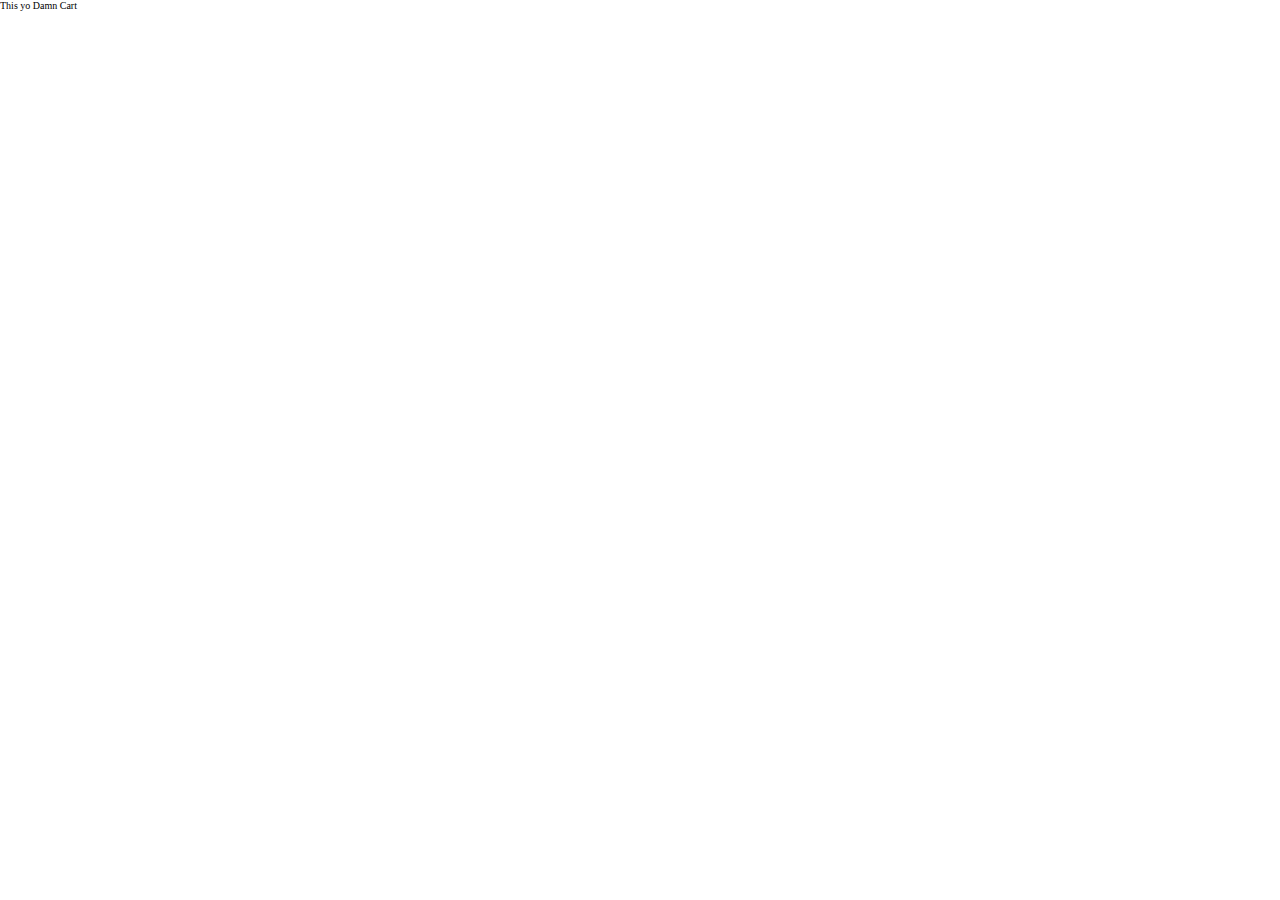
==== cart.html @ 8c2a0f1f "I always forget to commit man" ====
<!DOCTYPE html>
<html lang="en">
  <head>
    <meta charset="UTF-8" />
    <meta http-equiv="X-UA-Compatible" content="IE=edge" />
    <meta name="viewport" content="width=device-width, initial-scale=1.0" />
    <link rel="stylesheet" href="./sass/style.css" />
    <title>Cart</title>
  </head>
  <body>
    <?php require("./php/nav.php"); ?>
    <p>This yo Damn Cart</p>
  </body>
</html>
---- sass/style.css ----
@import url("https://fonts.googleapis.com/css2?family=Poppins:ital,wght@0,600;1,400&family=Roboto&display=swap");
* {
  margin: 0;
  padding: 0;
  -webkit-box-sizing: border-box;
          box-sizing: border-box;
}

html {
  font-size: 62.5%;
}

a {
  color: black;
  text-decoration: none;
}

.nav {
  display: -webkit-box;
  display: -ms-flexbox;
  display: flex;
  -webkit-box-pack: justify;
      -ms-flex-pack: justify;
          justify-content: space-between;
  -webkit-box-align: center;
      -ms-flex-align: center;
          align-items: center;
  font-size: clamp(1.4rem, 1.4vw, 4rem);
  padding: 1em 2em;
  font-family: 'Roboto', sans-serif;
  border-bottom: 0.4rem solid #ff5757;
}

.nav__logo {
  width: 16rem;
  height: auto;
}

.nav__links {
  list-style: none;
  display: -webkit-box;
  display: -ms-flexbox;
  display: flex;
}

.nav__link {
  cursor: pointer;
  -webkit-transition: color 200ms ease-in-out;
  transition: color 200ms ease-in-out;
}

.nav__link a {
  color: black;
  text-decoration: none;
}

.nav__link:hover {
  color: #ff5757;
}

.nav__link:nth-child(2) {
  margin: 0em 2em;
}

.header {
  margin: 0 auto;
  display: -webkit-box;
  display: -ms-flexbox;
  display: flex;
  -webkit-box-pack: center;
      -ms-flex-pack: center;
          justify-content: center;
  background-size: 80%;
  background-image: url(../img/headerbg.png);
  background-attachment: fixed;
  background-repeat: repeat;
  border-bottom: 0.4rem solid #ff5757;
}

.header__img {
  width: 50rem;
  height: auto;
  margin: 10rem 0rem;
  -webkit-filter: drop-shadow(2px 2px 1px orangered);
          filter: drop-shadow(2px 2px 1px orangered);
}

.pizza {
  display: -webkit-box;
  display: -ms-flexbox;
  display: flex;
  -webkit-box-align: center;
      -ms-flex-align: center;
          align-items: center;
  padding: 2rem;
}

.pizza__title {
  font-size: 3.6rem;
  font-family: 'Poppins', sans-serif;
  display: -webkit-box;
  display: -ms-flexbox;
  display: flex;
  -webkit-box-orient: vertical;
  -webkit-box-direction: normal;
      -ms-flex-direction: column;
          flex-direction: column;
}

.pizza__title__description {
  font-size: 1.4rem;
  color: #999999;
}

.pizza__items {
  padding: 4rem 2rem;
  display: -ms-grid;
  display: grid;
  -ms-grid-columns: auto auto auto;
      grid-template-columns: auto auto auto;
  gap: 4rem;
}

.pizza__item {
  font-family: 'Poppins', sans-serif;
  width: 30rem;
  height: auto;
  border-radius: 1rem;
  overflow: hidden;
  -webkit-box-shadow: 0px 0px 5px #999999;
          box-shadow: 0px 0px 5px #999999;
  -webkit-transition: -webkit-box-shadow 200ms ease-in-out;
  transition: -webkit-box-shadow 200ms ease-in-out;
  transition: box-shadow 200ms ease-in-out;
  transition: box-shadow 200ms ease-in-out, -webkit-box-shadow 200ms ease-in-out;
}

.pizza__item:hover {
  -webkit-box-shadow: 0px 0px 20px #999999;
          box-shadow: 0px 0px 20px #999999;
}

.pizza__image {
  width: 100%;
  height: auto;
}

.pizza__description {
  padding: 1rem 2rem;
}

.pizza__name {
  font-size: 1.6rem;
  margin-bottom: 1rem;
  display: -webkit-box;
  display: -ms-flexbox;
  display: flex;
  -webkit-box-orient: vertical;
  -webkit-box-direction: normal;
      -ms-flex-direction: column;
          flex-direction: column;
}

.pizza__name span {
  font-size: 0.6em;
  color: #999999;
}

.pizza__price {
  display: -webkit-box;
  display: -ms-flexbox;
  display: flex;
  -webkit-box-pack: justify;
      -ms-flex-pack: justify;
          justify-content: space-between;
  -webkit-box-align: center;
      -ms-flex-align: center;
          align-items: center;
  font-size: 0.5em;
}

.pizza .addToCartBtn {
  background-color: white;
  padding: 0.6rem 1rem;
  border-radius: 1rem;
  cursor: pointer;
  letter-spacing: 0.1rem;
  border: 0.2rem solid #ff5757;
}

.pizza .addToCartBtn:hover {
  background-color: #ff5757;
  color: white;
}

.popup {
  position: fixed;
  top: 85%;
  left: 50%;
  -webkit-transform: translate(-50%, -50%);
          transform: translate(-50%, -50%);
  font-size: 2rem;
  border: 2ps solid red;
  font-family: 'poppins', sans-serif;
  background-color: #ff5757;
  padding: 1rem 2rem;
  border-radius: 1.2rem;
  color: white;
  display: block;
}

.hidden {
  display: none;
}

/* 
font-family: 'Poppins', sans-serif;
font-family: 'Roboto', sans-serif;
*/
.credentials__body {
  display: -webkit-box;
  display: -ms-flexbox;
  display: flex;
  -webkit-box-pack: center;
      -ms-flex-pack: center;
          justify-content: center;
  -webkit-box-align: center;
      -ms-flex-align: center;
          align-items: center;
  width: 100%;
  padding: 2rem;
  min-height: 100vh;
  overflow: hidden;
  background-image: radial-gradient(circle, #ff5757, #ff6161, #ff6b6a, #ff7474, #fe7d7d);
}

.credentials__container {
  display: -webkit-box;
  display: -ms-flexbox;
  display: flex;
  -webkit-box-align: stretch;
      -ms-flex-align: stretch;
          align-items: stretch;
  border-radius: 1.4rem;
  overflow: hidden;
  background-color: white;
  -webkit-box-shadow: 0rem 0rem 1.8rem rgba(0, 0, 0, 0.2);
          box-shadow: 0rem 0rem 1.8rem rgba(0, 0, 0, 0.2);
}

.credentials__container .left {
  display: -webkit-box;
  display: -ms-flexbox;
  display: flex;
  -webkit-box-pack: center;
      -ms-flex-pack: center;
          justify-content: center;
  -webkit-box-align: center;
      -ms-flex-align: center;
          align-items: center;
  padding: 20rem 5rem;
  background-image: url(../img/headerbg.png);
  background-size: 80%;
}

.credentials__container .left .logo {
  width: 38rem;
  height: auto;
}

.credentials__container .right {
  padding: 5rem;
  display: -webkit-box;
  display: -ms-flexbox;
  display: flex;
  -webkit-box-orient: vertical;
  -webkit-box-direction: normal;
      -ms-flex-direction: column;
          flex-direction: column;
  -webkit-box-pack: center;
      -ms-flex-pack: center;
          justify-content: center;
  -webkit-box-align: center;
      -ms-flex-align: center;
          align-items: center;
}

.credentials__container .right .login {
  display: -webkit-box;
  display: -ms-flexbox;
  display: flex;
  -webkit-box-orient: vertical;
  -webkit-box-direction: normal;
      -ms-flex-direction: column;
          flex-direction: column;
  -webkit-box-pack: center;
      -ms-flex-pack: center;
          justify-content: center;
  -webkit-box-align: center;
      -ms-flex-align: center;
          align-items: center;
  -webkit-box-flex: 2;
      -ms-flex: 2;
          flex: 2;
}

.credentials__container .right .login .input {
  font-family: 'Poppins', sans-serif;
  font-size: 1.8rem;
  letter-spacing: 0.2rem;
  width: 30rem;
  height: 4rem;
  margin-bottom: 4rem;
  border: none;
  border-bottom: 0.3rem solid white;
  -webkit-transition: border 300ms ease-in-out;
  transition: border 300ms ease-in-out;
}

.credentials__container .right .login .input:focus {
  outline: none;
  border-bottom: 0.3rem solid #ff5757;
}

.credentials__container .right .loginBtn {
  background-color: white;
  padding: 0.6rem 2rem;
  border: 0.2rem solid #ff5757;
  width: -webkit-fit-content;
  width: -moz-fit-content;
  width: fit-content;
  font-family: 'Roboto', sans-serif;
  font-size: 2rem;
  letter-spacing: 0.2rem;
  color: #ff5757;
  cursor: pointer;
}

.credentials__container .right .loginBtn:hover {
  background-color: #ff5757;
  color: white;
}

.credentials__container .right .formSwitch button {
  font-size: 1.4rem;
  border: none;
  background: none;
  color: #ff5757;
  border-bottom: 0.2rem solid white;
  cursor: pointer;
}

.credentials__container .right .formSwitch button:hover {
  border-bottom: 0.2rem solid #ff5757;
}

@media screen and (max-width: 728px) {
  .credentials__body {
    overflow: scroll;
  }
  .credentials__container {
    -webkit-box-orient: vertical;
    -webkit-box-direction: normal;
        -ms-flex-direction: column;
            flex-direction: column;
  }
  .credentials__container .left {
    padding: 3rem 2rem;
  }
  .credentials__container .left .logo {
    width: 22rem;
    height: auto;
  }
  .credentials__container .right {
    padding: 4rem 4rem;
  }
  .credentials__container .right .login .input {
    width: 18rem;
  }
  .credentials__container .right .loginBtn {
    font-size: 1.4rem;
    padding: 0.6rem 1rem;
  }
  .formSwitch {
    margin-top: 4rem;
  }
}
/*# sourceMappingURL=style.css.map */
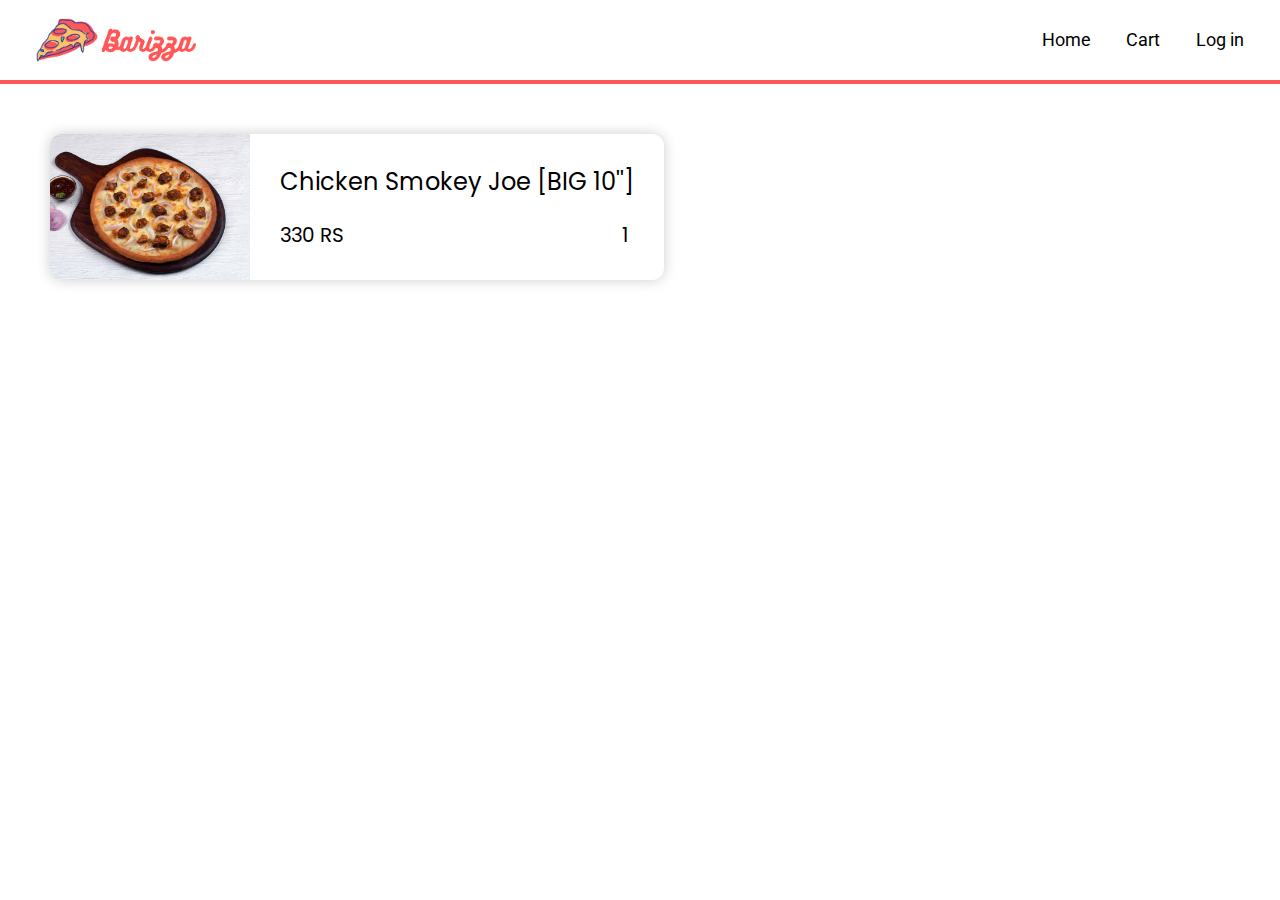
==== commit 18eb4528: "save me" ====
--- a/cart.html
+++ b/cart.html
@@ -8,7 +8,38 @@
     <title>Cart</title>
   </head>
   <body>
-    <?php require("./php/nav.php"); ?>
-    <p>This yo Damn Cart</p>
+    <nav class="nav">
+      <img class="nav__logo" src="./img/logo.png" alt="logo" />
+
+      <ul class="nav__links">
+        <a class="nav__link">Home</a>
+        <a class="nav__link" href="./cart.php">Cart</a>
+        <a class="nav__link" href="./login.html">Log in</a>
+      </ul>
+    </nav>
+
+    <main class="cart__container">
+      <section class="left">
+        <div class="item">
+          <img
+            class="item__img"
+            src="./img/Pizzas/big10/chikenSmokeyJoe.jfif"
+            alt="/"
+          />
+          <div class="item__details">
+            <p class="item__name">Chicken Smokey Joe [BIG 10'']</p>
+            <div class="item__price--container">
+              <span class="item__price">330 </span> RS
+              <div class="item__quantity">
+                <img src="" alt="" class="left--arrow" />
+                <span class="quantity">1</span>
+                <img src="" alt="" class="right--arrow" />
+              </div>
+            </div>
+          </div>
+        </div>
+      </section>
+      <section class="right"></section>
+    </main>
   </body>
 </html>
--- a/sass/style.css
+++ b/sass/style.css
@@ -385,4 +385,68 @@
     margin-top: 4rem;
   }
 }
+
+.cart__container {
+  width: 100%;
+}
+
+.cart__container .left {
+  display: -ms-grid;
+  display: grid;
+  -ms-grid-columns: auto;
+      grid-template-columns: auto;
+  padding: 5rem;
+}
+
+.item {
+  display: -webkit-box;
+  display: -ms-flexbox;
+  display: flex;
+  width: -webkit-fit-content;
+  width: -moz-fit-content;
+  width: fit-content;
+  border-radius: 1.2rem;
+  font-family: 'Poppins', sans-serif;
+  overflow: hidden;
+  -webkit-box-shadow: 0rem 0rem 1.4rem rgba(0, 0, 0, 0.2);
+          box-shadow: 0rem 0rem 1.4rem rgba(0, 0, 0, 0.2);
+}
+
+.item__details {
+  padding: 3rem;
+  display: -webkit-box;
+  display: -ms-flexbox;
+  display: flex;
+  -webkit-box-orient: vertical;
+  -webkit-box-direction: normal;
+      -ms-flex-direction: column;
+          flex-direction: column;
+  -webkit-box-pack: justify;
+      -ms-flex-pack: justify;
+          justify-content: space-between;
+}
+
+.item__img {
+  width: 20rem;
+  height: auto;
+}
+
+.item__name {
+  font-size: 2.4rem;
+}
+
+.item__price--container {
+  font-size: 2rem;
+  display: -webkit-box;
+  display: -ms-flexbox;
+  display: flex;
+}
+
+.item__price {
+  margin-right: 0.6rem;
+}
+
+.item__quantity {
+  margin-left: auto;
+}
 /*# sourceMappingURL=style.css.map */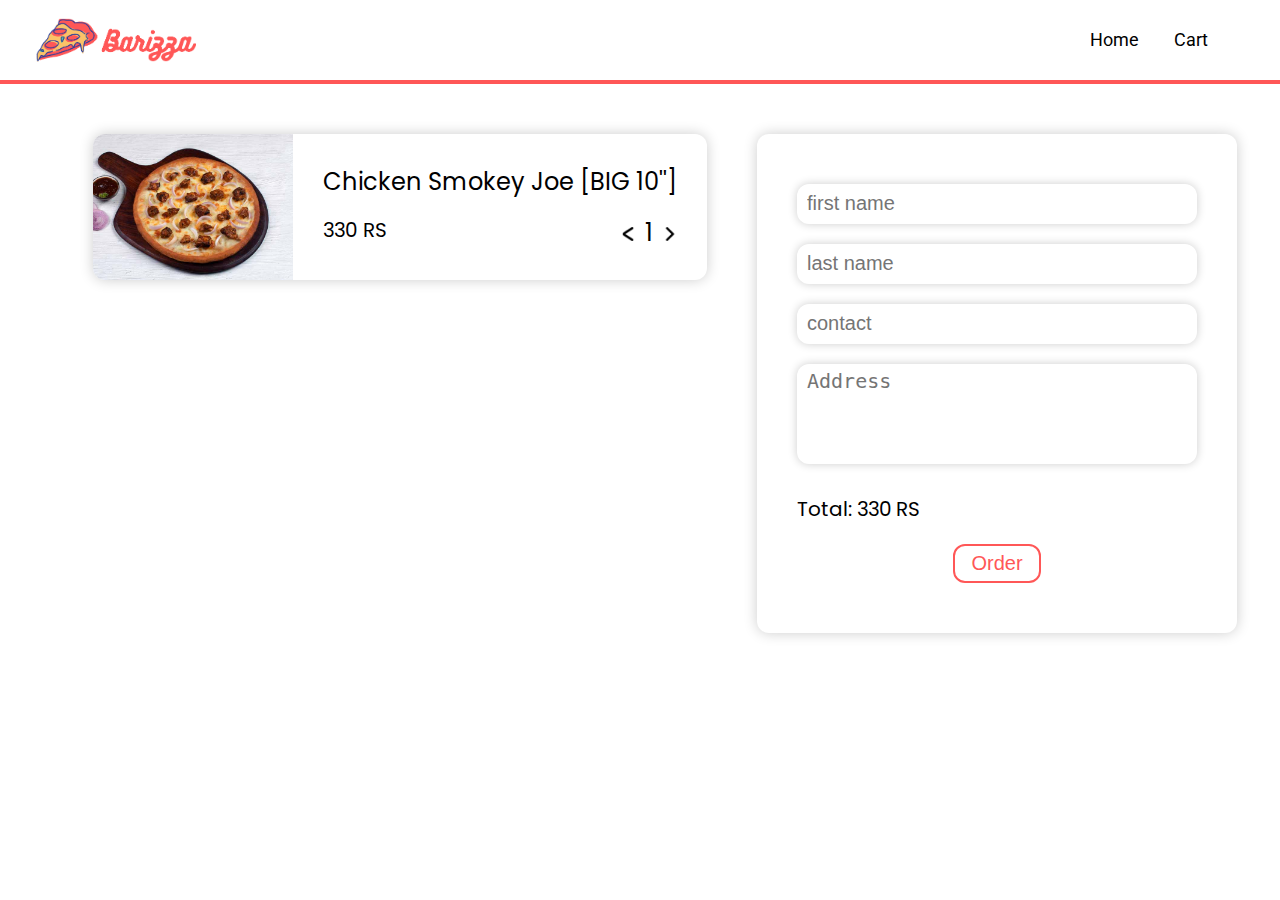
==== commit a917ea6c: "more stuff done" ====
--- a/cart.html
+++ b/cart.html
@@ -12,9 +12,8 @@
       <img class="nav__logo" src="./img/logo.png" alt="logo" />
 
       <ul class="nav__links">
-        <a class="nav__link">Home</a>
-        <a class="nav__link" href="./cart.php">Cart</a>
-        <a class="nav__link" href="./login.html">Log in</a>
+        <a class="nav__link" href="./index.html">Home</a>
+        <a class="nav__link" href="./cart.html">Cart</a>
       </ul>
     </nav>
 
@@ -29,17 +28,55 @@
           <div class="item__details">
             <p class="item__name">Chicken Smokey Joe [BIG 10'']</p>
             <div class="item__price--container">
-              <span class="item__price">330 </span> RS
+              <span class="item__price">330 </span>RS
               <div class="item__quantity">
-                <img src="" alt="" class="left--arrow" />
+                <img
+                  src="./img/util/cart-left-arrow.png"
+                  alt=""
+                  class="left--arrow"
+                />
                 <span class="quantity">1</span>
-                <img src="" alt="" class="right--arrow" />
+                <img
+                  src="./img/util/cart-right-arrow.png"
+                  alt=""
+                  class="right--arrow"
+                />
               </div>
             </div>
           </div>
         </div>
       </section>
-      <section class="right"></section>
+      <section class="right">
+        <form action="/" class="user__data">
+          <input
+            type="text"
+            class="firstname"
+            placeholder="first name"
+            required
+          />
+          <input
+            type="text"
+            class="lastname"
+            placeholder="last name"
+            required
+          />
+          <input
+            type="tel"
+            name="number"
+            placeholder="contact"
+            class="contact"
+            required
+          />
+          <textarea
+            name="address"
+            class="address"
+            placeholder="Address"
+            required
+          ></textarea>
+        </form>
+        <p class="total">Total: <span class="total--amount">330</span> RS</p>
+        <button class="order--btn">Order</button>
+      </section>
     </main>
   </body>
 </html>
--- a/sass/style.css
+++ b/sass/style.css
@@ -176,7 +176,7 @@
   -webkit-box-align: center;
       -ms-flex-align: center;
           align-items: center;
-  font-size: 0.5em;
+  font-size: 1.6rem;
 }
 
 .pizza .addToCartBtn {
@@ -312,7 +312,7 @@
   height: 4rem;
   margin-bottom: 4rem;
   border: none;
-  border-bottom: 0.3rem solid white;
+  border-bottom: 0.3rem solid #999999;
   -webkit-transition: border 300ms ease-in-out;
   transition: border 300ms ease-in-out;
 }
@@ -387,7 +387,17 @@
 }
 
 .cart__container {
+  margin-top: 5rem;
   width: 100%;
+  display: -webkit-box;
+  display: -ms-flexbox;
+  display: flex;
+  -webkit-box-pack: center;
+      -ms-flex-pack: center;
+          justify-content: center;
+  -webkit-box-align: start;
+      -ms-flex-align: start;
+          align-items: flex-start;
 }
 
 .cart__container .left {
@@ -395,7 +405,49 @@
   display: grid;
   -ms-grid-columns: auto;
       grid-template-columns: auto;
-  padding: 5rem;
+  padding: 0rem 5rem;
+}
+
+.cart__container .right {
+  display: -webkit-box;
+  display: -ms-flexbox;
+  display: flex;
+  -webkit-box-orient: vertical;
+  -webkit-box-direction: normal;
+      -ms-flex-direction: column;
+          flex-direction: column;
+  -webkit-box-pack: center;
+      -ms-flex-pack: center;
+          justify-content: center;
+  -webkit-box-align: center;
+      -ms-flex-align: center;
+          align-items: center;
+  border-radius: 1.2rem;
+  padding: 5rem 4rem;
+  -webkit-box-shadow: 0rem 0rem 1.4rem rgba(0, 0, 0, 0.2);
+          box-shadow: 0rem 0rem 1.4rem rgba(0, 0, 0, 0.2);
+}
+
+.cart__container .right .order--btn {
+  padding: 0.6rem 1.6rem;
+  font-size: 2rem;
+  cursor: pointer;
+  background-color: white;
+  color: #ff5757;
+  border: 0.2rem solid #ff5757;
+  border-radius: 1.2rem;
+}
+
+.cart__container .right .order--btn:hover {
+  color: white;
+  background-color: #ff5757;
+}
+
+.cart__container .right .total {
+  font-size: 2rem;
+  font-family: 'Poppins', sans-serif;
+  width: 100%;
+  margin-bottom: 2rem;
 }
 
 .item {
@@ -449,4 +501,74 @@
 .item__quantity {
   margin-left: auto;
 }
+
+.item__quantity .quantity {
+  font-size: 2.4rem;
+  margin: 0rem 0.5rem;
+}
+
+.item__quantity img {
+  width: 1.4rem;
+  height: auto;
+  cursor: pointer;
+}
+
+.user__data {
+  display: -webkit-box;
+  display: -ms-flexbox;
+  display: flex;
+  -webkit-box-orient: vertical;
+  -webkit-box-direction: normal;
+      -ms-flex-direction: column;
+          flex-direction: column;
+  -webkit-box-pack: center;
+      -ms-flex-pack: center;
+          justify-content: center;
+}
+
+.user__data input {
+  height: 4rem;
+  font-size: 2rem;
+  padding: 0.5rem 1rem;
+  margin-bottom: 2rem;
+  width: 40rem;
+  border: none;
+  -webkit-transition: border 300ms ease-in-out;
+  transition: border 300ms ease-in-out;
+  border-radius: 1.2rem;
+  -webkit-box-shadow: 0rem 0rem 1rem rgba(0, 0, 0, 0.2);
+          box-shadow: 0rem 0rem 1rem rgba(0, 0, 0, 0.2);
+  -webkit-transition: -webkit-box-shadow 200ms ease-in-out;
+  transition: -webkit-box-shadow 200ms ease-in-out;
+  transition: box-shadow 200ms ease-in-out;
+  transition: box-shadow 200ms ease-in-out, -webkit-box-shadow 200ms ease-in-out;
+}
+
+.user__data input:focus {
+  outline: none;
+  -webkit-box-shadow: 0rem 0rem 1.8rem rgba(0, 0, 0, 0.2);
+          box-shadow: 0rem 0rem 1.8rem rgba(0, 0, 0, 0.2);
+}
+
+.user__data .address {
+  resize: none;
+  height: 10rem;
+  font-size: 2rem;
+  padding: 0.5rem 1rem;
+  margin-bottom: 3rem;
+  border: none;
+  border-radius: 1.2rem;
+  -webkit-transition: -webkit-box-shadow 200ms ease-in-out;
+  transition: -webkit-box-shadow 200ms ease-in-out;
+  transition: box-shadow 200ms ease-in-out;
+  transition: box-shadow 200ms ease-in-out, -webkit-box-shadow 200ms ease-in-out;
+  -webkit-box-shadow: 0rem 0rem 1rem rgba(0, 0, 0, 0.2);
+          box-shadow: 0rem 0rem 1rem rgba(0, 0, 0, 0.2);
+}
+
+.user__data .address:focus {
+  outline: none;
+  -webkit-box-shadow: 0rem 0rem 1.8rem rgba(0, 0, 0, 0.2);
+          box-shadow: 0rem 0rem 1.8rem rgba(0, 0, 0, 0.2);
+}
 /*# sourceMappingURL=style.css.map */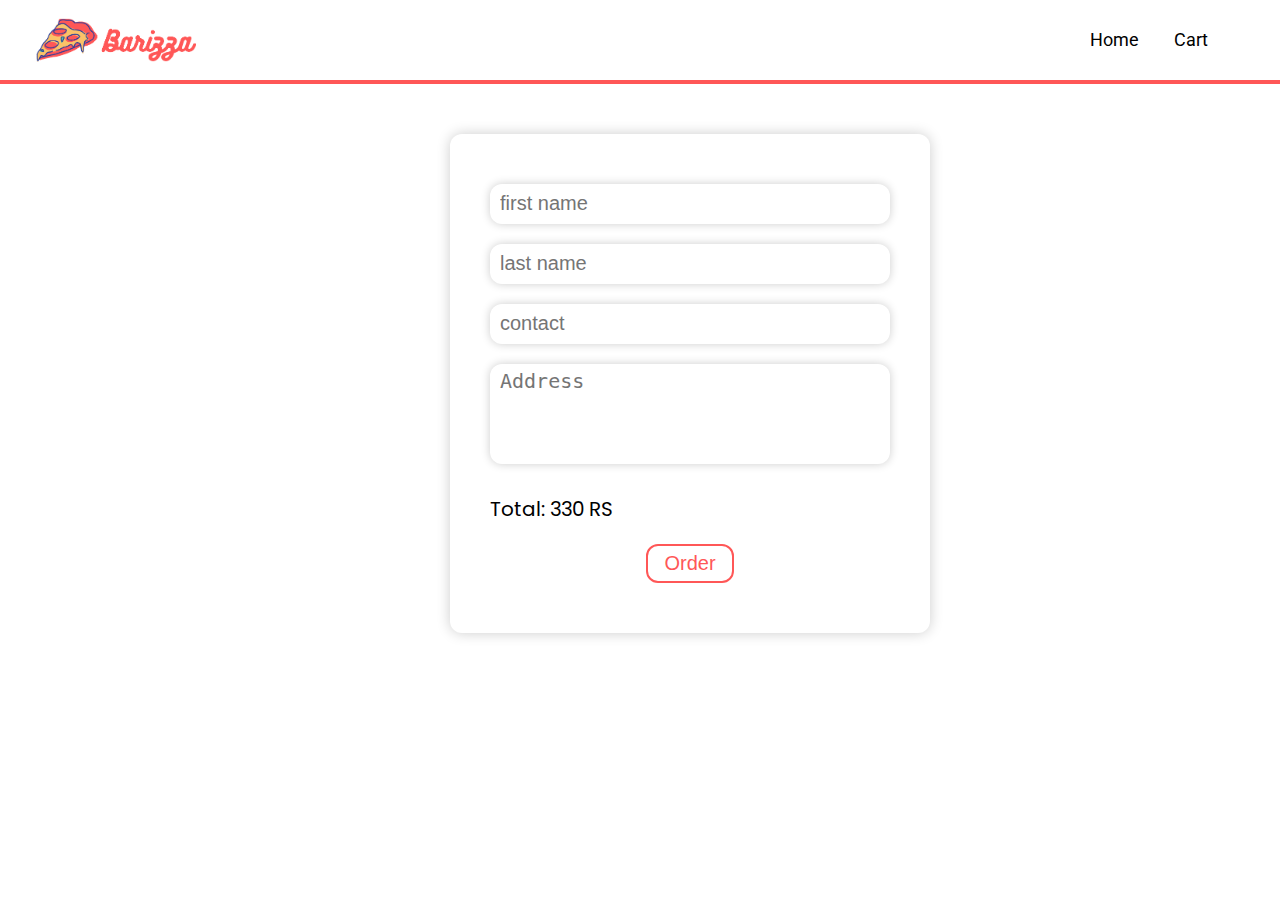
==== commit ee43d51c: "Cart works yay" ====
--- a/cart.html
+++ b/cart.html
@@ -5,6 +5,7 @@
     <meta http-equiv="X-UA-Compatible" content="IE=edge" />
     <meta name="viewport" content="width=device-width, initial-scale=1.0" />
     <link rel="stylesheet" href="./sass/style.css" />
+    <script src="./JS/cart.js"></script>
     <title>Cart</title>
   </head>
   <body>
@@ -19,7 +20,7 @@
 
     <main class="cart__container">
       <section class="left">
-        <div class="item">
+        <!-- <div class="item">
           <img
             class="item__img"
             src="./img/Pizzas/big10/chikenSmokeyJoe.jfif"
@@ -44,7 +45,7 @@
               </div>
             </div>
           </div>
-        </div>
+        </div> -->
       </section>
       <section class="right">
         <form action="/" class="user__data">
--- a/sass/style.css
+++ b/sass/style.css
@@ -454,14 +454,13 @@
   display: -webkit-box;
   display: -ms-flexbox;
   display: flex;
-  width: -webkit-fit-content;
-  width: -moz-fit-content;
-  width: fit-content;
+  width: 100%;
   border-radius: 1.2rem;
   font-family: 'Poppins', sans-serif;
   overflow: hidden;
   -webkit-box-shadow: 0rem 0rem 1.4rem rgba(0, 0, 0, 0.2);
           box-shadow: 0rem 0rem 1.4rem rgba(0, 0, 0, 0.2);
+  margin-bottom: 2rem;
 }
 
 .item__details {
@@ -476,6 +475,7 @@
   -webkit-box-pack: justify;
       -ms-flex-pack: justify;
           justify-content: space-between;
+  width: 100%;
 }
 
 .item__img {
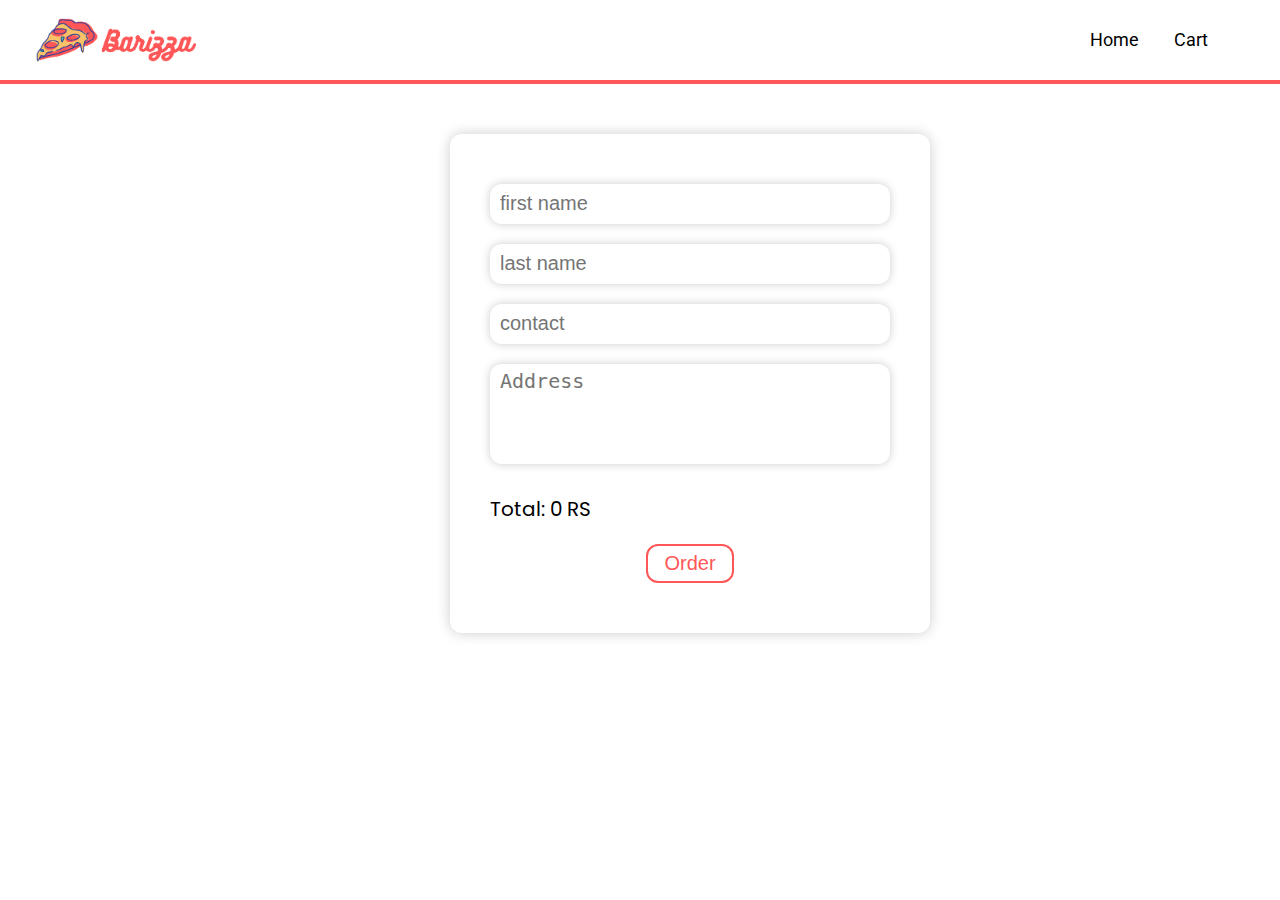
==== commit 9bcd3dff: "okay" ====
--- a/cart.html
+++ b/cart.html
@@ -19,34 +19,7 @@
     </nav>
 
     <main class="cart__container">
-      <section class="left">
-        <!-- <div class="item">
-          <img
-            class="item__img"
-            src="./img/Pizzas/big10/chikenSmokeyJoe.jfif"
-            alt="/"
-          />
-          <div class="item__details">
-            <p class="item__name">Chicken Smokey Joe [BIG 10'']</p>
-            <div class="item__price--container">
-              <span class="item__price">330 </span>RS
-              <div class="item__quantity">
-                <img
-                  src="./img/util/cart-left-arrow.png"
-                  alt=""
-                  class="left--arrow"
-                />
-                <span class="quantity">1</span>
-                <img
-                  src="./img/util/cart-right-arrow.png"
-                  alt=""
-                  class="right--arrow"
-                />
-              </div>
-            </div>
-          </div>
-        </div> -->
-      </section>
+      <section class="left"></section>
       <section class="right">
         <form action="/" class="user__data">
           <input
@@ -75,7 +48,7 @@
             required
           ></textarea>
         </form>
-        <p class="total">Total: <span class="total--amount">330</span> RS</p>
+        <p class="total">Total: <span class="total--amount">0</span> RS</p>
         <button class="order--btn">Order</button>
       </section>
     </main>
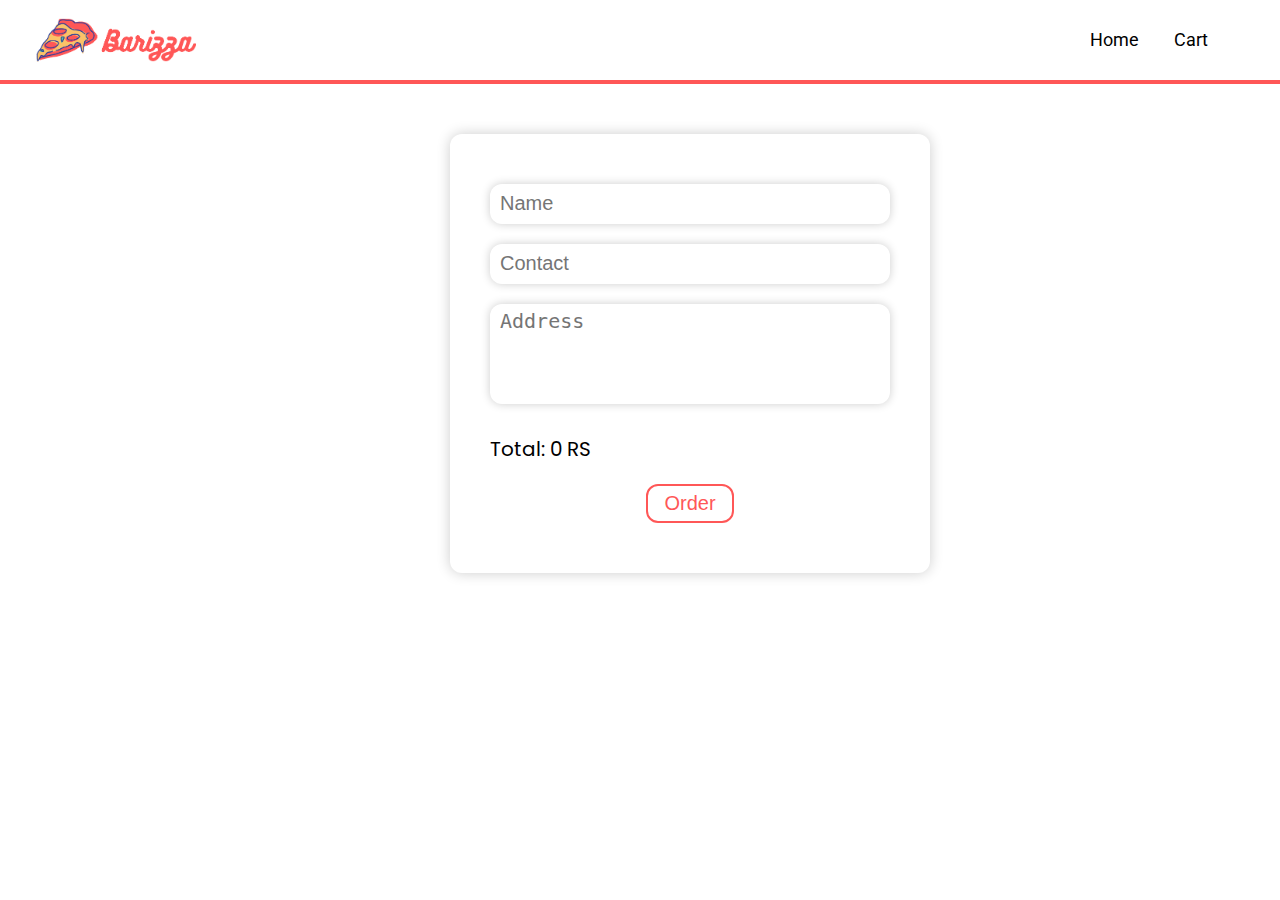
==== commit a5928ee9: "Final commit ig" ====
--- a/cart.html
+++ b/cart.html
@@ -21,36 +21,37 @@
     <main class="cart__container">
       <section class="left"></section>
       <section class="right">
-        <form action="/" class="user__data">
+        <form class="user__data">
           <input
             type="text"
-            class="firstname"
-            placeholder="first name"
-            required
-          />
-          <input
-            type="text"
-            class="lastname"
-            placeholder="last name"
+            class="firstname order--name"
+            placeholder="Name"
             required
           />
           <input
             type="tel"
             name="number"
-            placeholder="contact"
-            class="contact"
+            placeholder="Contact"
+            class="contact order--contact"
             required
           />
           <textarea
             name="address"
-            class="address"
+            class="address order--address"
             placeholder="Address"
             required
           ></textarea>
+          <p class="total">Total: <span class="total--amount">0</span> RS</p>
+          <button class="order--btn">Order</button>
         </form>
-        <p class="total">Total: <span class="total--amount">0</span> RS</p>
-        <button class="order--btn">Order</button>
       </section>
     </main>
+
+    <div class="modal hidden">
+      <div class="modal__container">
+        <p class="modal__text"></p>
+        <button class="modal__btn">Close</button>
+      </div>
+    </div>
   </body>
 </html>
--- a/sass/style.css
+++ b/sass/style.css
@@ -436,6 +436,10 @@
   color: #ff5757;
   border: 0.2rem solid #ff5757;
   border-radius: 1.2rem;
+  width: -webkit-fit-content;
+  width: -moz-fit-content;
+  width: fit-content;
+  margin: 0 auto;
 }
 
 .cart__container .right .order--btn:hover {
@@ -461,10 +465,20 @@
   -webkit-box-shadow: 0rem 0rem 1.4rem rgba(0, 0, 0, 0.2);
           box-shadow: 0rem 0rem 1.4rem rgba(0, 0, 0, 0.2);
   margin-bottom: 2rem;
+  position: relative;
+  -webkit-transition: -webkit-box-shadow 200ms ease-in-out;
+  transition: -webkit-box-shadow 200ms ease-in-out;
+  transition: box-shadow 200ms ease-in-out;
+  transition: box-shadow 200ms ease-in-out, -webkit-box-shadow 200ms ease-in-out;
+}
+
+.item:hover {
+  -webkit-box-shadow: 0rem 0rem 1.4rem rgba(0, 0, 0, 0.3);
+          box-shadow: 0rem 0rem 1.4rem rgba(0, 0, 0, 0.3);
 }
 
 .item__details {
-  padding: 3rem;
+  padding: 4rem;
   display: -webkit-box;
   display: -ms-flexbox;
   display: flex;
@@ -485,6 +499,15 @@
 
 .item__name {
   font-size: 2.4rem;
+}
+
+.item__cancel--btn {
+  position: absolute;
+  top: 4%;
+  right: 2%;
+  width: 3rem;
+  height: 3rem;
+  cursor: pointer;
 }
 
 .item__price--container {
@@ -571,4 +594,69 @@
   -webkit-box-shadow: 0rem 0rem 1.8rem rgba(0, 0, 0, 0.2);
           box-shadow: 0rem 0rem 1.8rem rgba(0, 0, 0, 0.2);
 }
+
+.modal {
+  position: absolute;
+  top: 0%;
+  left: 0%;
+  width: 100%;
+  height: 100vh;
+  background-color: rgba(0, 0, 0, 0.3);
+  overflow: hidden;
+  display: -webkit-box;
+  display: -ms-flexbox;
+  display: flex;
+  -webkit-box-pack: center;
+      -ms-flex-pack: center;
+          justify-content: center;
+  -webkit-box-align: center;
+      -ms-flex-align: center;
+          align-items: center;
+}
+
+.modal__container {
+  background-color: white;
+  display: -webkit-box;
+  display: -ms-flexbox;
+  display: flex;
+  -webkit-box-orient: vertical;
+  -webkit-box-direction: normal;
+      -ms-flex-direction: column;
+          flex-direction: column;
+  -webkit-box-align: center;
+      -ms-flex-align: center;
+          align-items: center;
+  border-radius: 1.2rem;
+  padding: 5rem;
+  font-size: 4rem;
+  font-family: 'Poppins', sans-serif;
+}
+
+.modal__text {
+  margin-bottom: 4rem;
+  font-family: 'Poppins', sans-serif;
+}
+
+.modal__btn {
+  padding: 0.6rem 1.6rem;
+  font-size: 2rem;
+  cursor: pointer;
+  background-color: white;
+  color: #ff5757;
+  border: 0.2rem solid #ff5757;
+  border-radius: 1.2rem;
+  width: -webkit-fit-content;
+  width: -moz-fit-content;
+  width: fit-content;
+  margin: 0 auto;
+}
+
+.modal__btn:hover {
+  color: white;
+  background-color: #ff5757;
+}
+
+.hidden {
+  display: none;
+}
 /*# sourceMappingURL=style.css.map */